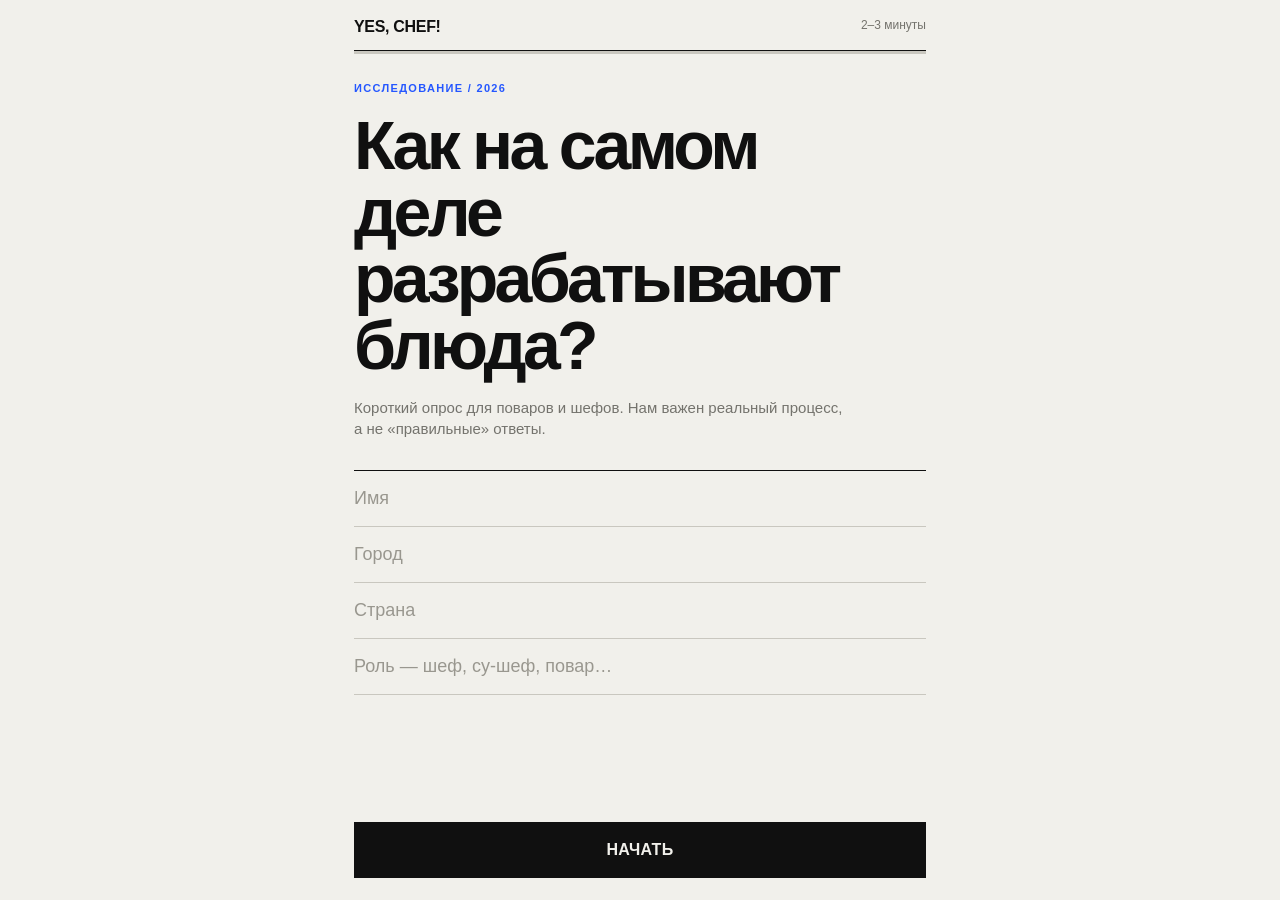
==== yes-chef-live/index.html @ 2d9691e4 "Connect Yes Chef survey to working Apps Script endpoint" ====
<!doctype html>
<html lang="ru">
<head>
<meta charset="utf-8">
<meta name="viewport" content="width=device-width,initial-scale=1,viewport-fit=cover">
<meta name="theme-color" content="#F3F2ED">
<title>Yes, Chef! — исследование поваров</title>
<style>
html,body{margin:0;width:100%;height:100%;overflow:hidden;background:#F3F2ED}iframe{display:block;width:100%;height:100dvh;border:0;background:#F3F2ED}
</style>
</head>
<body>
<iframe id="survey" src="../yes-chef/" title="Yes, Chef! — исследование поваров"></iframe>
<script>
const NEW_ENDPOINT='https://script.google.com/macros/s/AKfycbziWAOxqe25FzQLAMdS-g3_LoTrvHaXDcjLb7vGA_IsCcXei_2h51SZxW2LZ01LELjpUA/exec';
const frame=document.getElementById('survey');
frame.addEventListener('load',()=>{
  try{
    const w=frame.contentWindow;
    const proto=w.HTMLFormElement.prototype;
    if(proto.__yesChefPatched)return;
    const nativeSubmit=proto.submit;
    proto.submit=function(){
      try{
        if(this.action && this.action.includes('script.google.com/macros/s/')){
          this.action=NEW_ENDPOINT;
        }
      }catch(e){}
      return nativeSubmit.call(this);
    };
    proto.__yesChefPatched=true;
  }catch(e){console.error(e)}
});
</script>
</body>
</html>
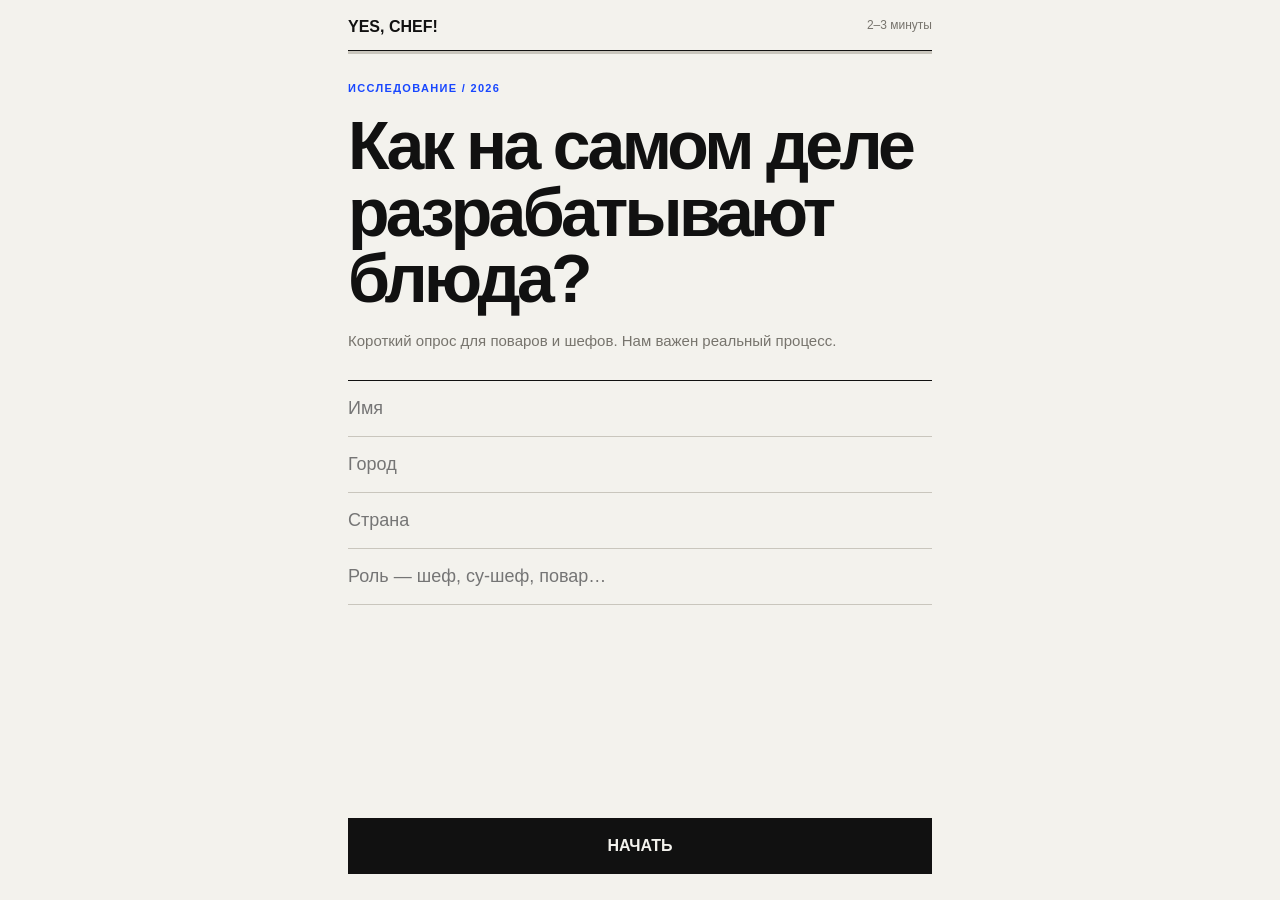
==== commit adec63a9: "Make Yes Chef survey standalone and reliable" ====
--- a/yes-chef-live/index.html
+++ b/yes-chef-live/index.html
@@ -6,31 +6,55 @@
 <meta name="theme-color" content="#F3F2ED">
 <title>Yes, Chef! — исследование поваров</title>
 <style>
-html,body{margin:0;width:100%;height:100%;overflow:hidden;background:#F3F2ED}iframe{display:block;width:100%;height:100dvh;border:0;background:#F3F2ED}
+:root{--bg:#F3F2ED;--ink:#111;--muted:#77746D;--line:#C9C6BD;--blue:#1847FF;--white:#fff;--danger:#B83A2E}*{box-sizing:border-box}html,body{margin:0;min-height:100%;background:var(--bg);color:var(--ink)}body{font-family:Arial,Helvetica,sans-serif;-webkit-font-smoothing:antialiased}.app{width:min(100%,620px);min-height:100svh;margin:auto;padding:18px 18px calc(24px + env(safe-area-inset-bottom));display:flex;flex-direction:column}.top{display:flex;justify-content:space-between;gap:16px;padding-bottom:14px;border-bottom:1px solid var(--ink)}.brand{font-weight:800;font-size:16px}.counter{font-size:12px;color:var(--muted)}.progress{height:3px;background:var(--line)}.progress>div{height:100%;width:0;background:var(--blue);transition:.2s}.screen{display:none;min-height:calc(100svh - 80px);padding-top:28px;flex-direction:column}.screen.active{display:flex}.kicker{font-size:11px;font-weight:800;letter-spacing:.12em;text-transform:uppercase;color:var(--blue);margin-bottom:18px}h1,h2{margin:0;line-height:.98;letter-spacing:-.055em;font-weight:800}h1{font-size:clamp(42px,12vw,68px)}h2{font-size:clamp(34px,9vw,52px)}.lead,.hint{color:var(--muted);line-height:1.45}.lead{margin:18px 0 0;font-size:15px}.hint{font-size:12px;margin:14px 0 0}.fields{margin-top:28px;border-top:1px solid var(--ink)}input[type=text],textarea{width:100%;border:0;border-bottom:1px solid var(--line);background:transparent;border-radius:0;padding:17px 0;color:var(--ink);font:inherit;font-size:18px;outline:none}input[type=text]:focus,textarea:focus{border-bottom-color:var(--blue)}textarea{min-height:120px;border-top:1px solid var(--ink);margin-top:28px;resize:vertical}.options{display:grid;gap:8px;margin-top:26px}.option{position:relative;display:grid;grid-template-columns:18px 1fr;gap:12px;align-items:center;min-height:58px;border:1px solid var(--ink);padding:13px 14px;cursor:pointer}.option input{position:absolute;opacity:0}.mark{width:18px;height:18px;border:1px solid var(--ink);border-radius:50%;display:grid;place-items:center}.multi .mark{border-radius:2px}.option.selected{background:var(--blue);border-color:var(--blue);color:var(--white)}.option.selected .mark{border-color:var(--white)}.option.selected .mark:after{content:'';width:8px;height:8px;background:var(--white);border-radius:50%}.multi.selected .mark:after{border-radius:1px}.txt{font-size:17px;line-height:1.15}.otherWrap{display:none;margin-top:8px}.otherWrap.show{display:block}.error{min-height:18px;color:var(--danger);font-size:12px;margin-top:10px}.nav{display:flex;gap:8px;margin-top:auto;padding-top:28px}.btn{min-height:56px;border:1px solid var(--ink);background:transparent;color:var(--ink);font:inherit;font-weight:800;text-transform:uppercase;padding:0 18px}.btn.back{width:58px}.btn.next{flex:1;background:var(--ink);color:var(--bg)}.btn:disabled{opacity:.45}.note{margin-top:22px;padding-top:12px;border-top:1px solid var(--line);font-size:12px;color:var(--muted);line-height:1.4}.success{justify-content:center}.successMark{font-size:82px;color:var(--blue);line-height:.8;margin-bottom:24px}
 </style>
 </head>
 <body>
-<iframe id="survey" src="../yes-chef/" title="Yes, Chef! — исследование поваров"></iframe>
+<div class="app">
+<div class="top"><div class="brand">YES, CHEF!</div><div class="counter" id="counter">2–3 минуты</div></div>
+<div class="progress"><div id="bar"></div></div>
+<form id="survey" novalidate>
+<section class="screen active" data-key="profile"><div class="kicker">Исследование / 2026</div><h1>Как на самом деле разрабатывают блюда?</h1><p class="lead">Короткий опрос для поваров и шефов. Нам важен реальный процесс.</p><div class="fields"><input type="text" name="name" placeholder="Имя" required><input type="text" name="city" placeholder="Город" required><input type="text" name="country" placeholder="Страна" required><input type="text" name="role" placeholder="Роль — шеф, су-шеф, повар…" required></div><div class="error"></div><div class="nav"><button class="btn next" type="button">Начать</button></div></section>
+
+<section class="screen" data-key="q1" data-type="single"><div class="kicker">01 / старт</div><h2>С чего чаще начинается разработка нового блюда?</h2><div class="options"><label class="option"><input type="radio" name="q1" value="Задача от ресторана / руководителя"><span class="mark"></span><span class="txt">Задача от ресторана / руководителя</span></label><label class="option"><input type="radio" name="q1" value="Сезонность"><span class="mark"></span><span class="txt">Сезонность</span></label><label class="option"><input type="radio" name="q1" value="Продукт или товарная матрица"><span class="mark"></span><span class="txt">Продукт или товарная матрица</span></label><label class="option"><input type="radio" name="q1" value="Целевая себестоимость / food cost"><span class="mark"></span><span class="txt">Целевая себестоимость / food cost</span></label><label class="option"><input type="radio" name="q1" value="Идея вкуса / собственная идея"><span class="mark"></span><span class="txt">Идея вкуса / собственная идея</span></label><label class="option otherOption"><input type="radio" name="q1" value="Другое"><span class="mark"></span><span class="txt">Другое</span></label></div><div class="otherWrap"><input type="text" name="q1_other" placeholder="Напиши свой вариант"></div><div class="error"></div><div class="nav"><button class="btn back" type="button">←</button><button class="btn next" type="button">Дальше</button></div></section>
+
+<section class="screen" data-key="q2" data-type="single"><div class="kicker">02 / поиск</div><h2>Что ты обычно делаешь первым после получения задачи?</h2><div class="options"><label class="option"><input type="radio" name="q2" value="Ищу рецепты и технологии"><span class="mark"></span><span class="txt">Ищу рецепты и технологии</span></label><label class="option"><input type="radio" name="q2" value="Проверяю продукты / товарную матрицу"><span class="mark"></span><span class="txt">Проверяю продукты / товарную матрицу</span></label><label class="option"><input type="radio" name="q2" value="Считаю себестоимость"><span class="mark"></span><span class="txt">Считаю себестоимость</span></label><label class="option"><input type="radio" name="q2" value="Сразу делаю тест"><span class="mark"></span><span class="txt">Сразу делаю тест</span></label><label class="option"><input type="radio" name="q2" value="Обсуждаю с командой"><span class="mark"></span><span class="txt">Обсуждаю с командой</span></label><label class="option otherOption"><input type="radio" name="q2" value="Другое"><span class="mark"></span><span class="txt">Другое</span></label></div><div class="otherWrap"><input type="text" name="q2_other" placeholder="Напиши свой вариант"></div><div class="error"></div><div class="nav"><button class="btn back" type="button">←</button><button class="btn next" type="button">Дальше</button></div></section>
+
+<section class="screen" data-key="q3" data-type="multi"><div class="kicker">03 / контекст</div><h2>Что приложение должно знать о твоём ресторане заранее?</h2><p class="hint">Можно выбрать несколько.</p><div class="options"><label class="option multi"><input type="checkbox" name="q3" value="Товарная матрица"><span class="mark"></span><span class="txt">Товарная матрица</span></label><label class="option multi"><input type="checkbox" name="q3" value="Оборудование кухни"><span class="mark"></span><span class="txt">Оборудование кухни</span></label><label class="option multi"><input type="checkbox" name="q3" value="Поставщики и закупочные цены"><span class="mark"></span><span class="txt">Поставщики и закупочные цены</span></label><label class="option multi"><input type="checkbox" name="q3" value="Допустимый food cost"><span class="mark"></span><span class="txt">Допустимый food cost</span></label><label class="option multi"><input type="checkbox" name="q3" value="Текущее меню"><span class="mark"></span><span class="txt">Текущее меню</span></label><label class="option multi"><input type="checkbox" name="q3" value="Время / возможности команды"><span class="mark"></span><span class="txt">Время / возможности команды</span></label><label class="option multi otherOption"><input type="checkbox" name="q3" value="Другое"><span class="mark"></span><span class="txt">Другое</span></label></div><div class="otherWrap"><input type="text" name="q3_other" placeholder="Что ещё важно знать?"></div><div class="error"></div><div class="nav"><button class="btn back" type="button">←</button><button class="btn next" type="button">Дальше</button></div></section>
+
+<section class="screen" data-key="q4" data-type="multi"><div class="kicker">04 / тест</div><h2>Что важно фиксировать прямо во время тестовой готовки?</h2><p class="hint">Можно выбрать несколько.</p><div class="options"><label class="option multi"><input type="checkbox" name="q4" value="Количество ингредиентов"><span class="mark"></span><span class="txt">Количество ингредиентов</span></label><label class="option multi"><input type="checkbox" name="q4" value="Все изменения по ходу"><span class="mark"></span><span class="txt">Все изменения по ходу</span></label><label class="option multi"><input type="checkbox" name="q4" value="Полуфабрикаты / компоненты"><span class="mark"></span><span class="txt">Отдельные полуфабрикаты / компоненты</span></label><label class="option multi"><input type="checkbox" name="q4" value="Комментарии по вкусу / текстуре"><span class="mark"></span><span class="txt">Комментарии по вкусу / текстуре</span></label><label class="option multi"><input type="checkbox" name="q4" value="Почему было принято решение"><span class="mark"></span><span class="txt">Почему было принято решение</span></label><label class="option multi"><input type="checkbox" name="q4" value="Время и технология"><span class="mark"></span><span class="txt">Время и технология</span></label></div><div class="error"></div><div class="nav"><button class="btn back" type="button">←</button><button class="btn next" type="button">Дальше</button></div></section>
+
+<section class="screen" data-key="q5" data-type="single"><div class="kicker">05 / версии</div><h2>Как ты обычно различаешь версии одного блюда?</h2><div class="options"><label class="option"><input type="radio" name="q5" value="Номера версий"><span class="mark"></span><span class="txt">Номера версий</span></label><label class="option"><input type="radio" name="q5" value="Даты"><span class="mark"></span><span class="txt">Даты</span></label><label class="option"><input type="radio" name="q5" value="По тому, что меняли"><span class="mark"></span><span class="txt">По тому, что именно меняли</span></label><label class="option"><input type="radio" name="q5" value="Фото / заметки"><span class="mark"></span><span class="txt">Фото / заметки</span></label><label class="option"><input type="radio" name="q5" value="Держу в голове"><span class="mark"></span><span class="txt">В основном держу в голове</span></label><label class="option otherOption"><input type="radio" name="q5" value="Другое"><span class="mark"></span><span class="txt">Другое</span></label></div><div class="otherWrap"><input type="text" name="q5_other" placeholder="Как именно?"></div><div class="error"></div><div class="nav"><button class="btn back" type="button">←</button><button class="btn next" type="button">Дальше</button></div></section>
+
+<section class="screen" data-key="q6" data-type="multi"><div class="kicker">06 / дегустация</div><h2>Что было бы полезно от приложения во время дегустации?</h2><p class="hint">Можно выбрать несколько.</p><div class="options"><label class="option multi"><input type="checkbox" name="q6" value="Различать участников по голосам"><span class="mark"></span><span class="txt">Различать участников по голосам</span></label><label class="option multi"><input type="checkbox" name="q6" value="Записывать комментарии каждого"><span class="mark"></span><span class="txt">Записывать комментарии каждого</span></label><label class="option multi"><input type="checkbox" name="q6" value="Собирать общий итог"><span class="mark"></span><span class="txt">Собирать общий итог</span></label><label class="option multi"><input type="checkbox" name="q6" value="Предлагать следующую доработку"><span class="mark"></span><span class="txt">Предлагать следующую доработку</span></label><label class="option multi"><input type="checkbox" name="q6" value="Сразу учитывать себестоимость"><span class="mark"></span><span class="txt">Сразу учитывать себестоимость</span></label><label class="option multi"><input type="checkbox" name="q6" value="Мне это не нужно"><span class="mark"></span><span class="txt">Мне это не нужно</span></label></div><div class="error"></div><div class="nav"><button class="btn back" type="button">←</button><button class="btn next" type="button">Дальше</button></div></section>
+
+<section class="screen" data-key="q7" data-type="single"><div class="kicker">07 / деньги</div><h2>Когда себестоимость начинает влиять на разработку?</h2><div class="options"><label class="option"><input type="radio" name="q7" value="До выбора рецепта / концепции"><span class="mark"></span><span class="txt">До выбора рецепта / концепции</span></label><label class="option"><input type="radio" name="q7" value="Во время выбора вариантов"><span class="mark"></span><span class="txt">Во время выбора вариантов</span></label><label class="option"><input type="radio" name="q7" value="После первого теста"><span class="mark"></span><span class="txt">После первого теста</span></label><label class="option"><input type="radio" name="q7" value="После успешной дегустации"><span class="mark"></span><span class="txt">После успешной дегустации</span></label><label class="option"><input type="radio" name="q7" value="Этим занимается не повар"><span class="mark"></span><span class="txt">Этим занимается не повар</span></label></div><div class="error"></div><div class="nav"><button class="btn back" type="button">←</button><button class="btn next" type="button">Дальше</button></div></section>
+
+<section class="screen" data-key="q8" data-type="multi"><div class="kicker">08 / после запуска</div><h2>Откуда после запуска блюда до тебя реально доходит фидбек?</h2><p class="hint">Можно выбрать несколько.</p><div class="options"><label class="option multi"><input type="checkbox" name="q8" value="Гости в ресторане"><span class="mark"></span><span class="txt">Гости в ресторане</span></label><label class="option multi"><input type="checkbox" name="q8" value="Официанты"><span class="mark"></span><span class="txt">Официанты</span></label><label class="option multi"><input type="checkbox" name="q8" value="Менеджер / управляющий"><span class="mark"></span><span class="txt">Менеджер / управляющий</span></label><label class="option multi"><input type="checkbox" name="q8" value="Отзывы доставки"><span class="mark"></span><span class="txt">Отзывы доставки</span></label><label class="option multi"><input type="checkbox" name="q8" value="Возвраты / недоеденные блюда"><span class="mark"></span><span class="txt">Возвраты / недоеденные блюда</span></label><label class="option multi"><input type="checkbox" name="q8" value="Почти никак не доходит"><span class="mark"></span><span class="txt">Почти никак не доходит</span></label></div><div class="error"></div><div class="nav"><button class="btn back" type="button">←</button><button class="btn next" type="button">Дальше</button></div></section>
+
+<section class="screen" data-key="q9" data-type="multi"><div class="kicker">09 / доставка</div><h2>Что особенно важно отслеживать для доставки?</h2><p class="hint">Можно выбрать несколько.</p><div class="options"><label class="option multi"><input type="checkbox" name="q9" value="Температура"><span class="mark"></span><span class="txt">Температура</span></label><label class="option multi"><input type="checkbox" name="q9" value="Текстура после дороги"><span class="mark"></span><span class="txt">Текстура после дороги</span></label><label class="option multi"><input type="checkbox" name="q9" value="Внешний вид"><span class="mark"></span><span class="txt">Внешний вид</span></label><label class="option multi"><input type="checkbox" name="q9" value="Упаковка / протечки"><span class="mark"></span><span class="txt">Упаковка / протечки</span></label><label class="option multi"><input type="checkbox" name="q9" value="Комплектность"><span class="mark"></span><span class="txt">Комплектность</span></label><label class="option multi"><input type="checkbox" name="q9" value="Время в пути"><span class="mark"></span><span class="txt">Время в пути</span></label><label class="option multi"><input type="checkbox" name="q9" value="У нас нет доставки"><span class="mark"></span><span class="txt">У нас нет доставки</span></label></div><div class="error"></div><div class="nav"><button class="btn back" type="button">←</button><button class="btn next" type="button">Дальше</button></div></section>
+
+<section class="screen" data-key="q10" data-type="single"><div class="kicker">10 / Yes, Chef!</div><h2>Что бы ты первым попробовал сделать через Yes, Chef!?</h2><div class="options"><label class="option"><input type="radio" name="q10" value="Подобрать рецепты под условия ресторана"><span class="mark"></span><span class="txt">Подобрать рецепты под условия ресторана</span></label><label class="option"><input type="radio" name="q10" value="Записывать изменения во время готовки"><span class="mark"></span><span class="txt">Записывать изменения во время готовки</span></label><label class="option"><input type="radio" name="q10" value="Сравнивать версии блюда"><span class="mark"></span><span class="txt">Сравнивать версии блюда</span></label><label class="option"><input type="radio" name="q10" value="Провести и разобрать дегустацию"><span class="mark"></span><span class="txt">Провести и разобрать дегустацию</span></label><label class="option"><input type="radio" name="q10" value="Считать себестоимость и варианты замены"><span class="mark"></span><span class="txt">Считать себестоимость и варианты замены</span></label><label class="option"><input type="radio" name="q10" value="Собрать финальную ТТК"><span class="mark"></span><span class="txt">Собрать финальную ТТК</span></label><label class="option"><input type="radio" name="q10" value="Анализировать фидбек гостей и доставки"><span class="mark"></span><span class="txt">Анализировать фидбек гостей и доставки</span></label><label class="option otherOption"><input type="radio" name="q10" value="Другое"><span class="mark"></span><span class="txt">Другое</span></label></div><div class="otherWrap"><input type="text" name="q10_other" placeholder="Что именно?"></div><div class="error"></div><div class="nav"><button class="btn back" type="button">←</button><button class="btn next" type="button">Последний</button></div></section>
+
+<section class="screen" data-key="comment"><div class="kicker">Финиш</div><h2>Что мы не спросили, но это важно?</h2><p class="lead">Необязательно. Одной фразы достаточно.</p><textarea name="comment" placeholder="Например: приложение обязательно должно…"></textarea><div class="error"></div><div class="nav"><button class="btn back" type="button">←</button><button class="btn next" id="submitBtn" type="button">Отправить</button></div><div class="note">Для географии исследования фиксируется примерный город/регион по IP. Сам IP не сохраняется.</div></section>
+<section class="screen success" data-key="success"><div class="successMark">↗</div><h2>Спасибо.<br>Ответ принят.</h2><p class="lead">Можно возвращаться к кухне.</p></section>
+</form>
+</div>
+<iframe name="yeschefSink" id="yeschefSink" style="display:none"></iframe>
 <script>
-const NEW_ENDPOINT='https://script.google.com/macros/s/AKfycbziWAOxqe25FzQLAMdS-g3_LoTrvHaXDcjLb7vGA_IsCcXei_2h51SZxW2LZ01LELjpUA/exec';
-const frame=document.getElementById('survey');
-frame.addEventListener('load',()=>{
-  try{
-    const w=frame.contentWindow;
-    const proto=w.HTMLFormElement.prototype;
-    if(proto.__yesChefPatched)return;
-    const nativeSubmit=proto.submit;
-    proto.submit=function(){
-      try{
-        if(this.action && this.action.includes('script.google.com/macros/s/')){
-          this.action=NEW_ENDPOINT;
-        }
-      }catch(e){}
-      return nativeSubmit.call(this);
-    };
-    proto.__yesChefPatched=true;
-  }catch(e){console.error(e)}
-});
+const ENDPOINT='https://script.google.com/macros/s/AKfycbziWAOxqe25FzQLAMdS-g3_LoTrvHaXDcjLb7vGA_IsCcXei_2h51SZxW2LZ01LELjpUA/exec';
+const form=document.getElementById('survey'),screens=[...document.querySelectorAll('.screen')],bar=document.getElementById('bar'),counter=document.getElementById('counter'),submitBtn=document.getElementById('submitBtn');let index=0;const commentIndex=screens.findIndex(s=>s.dataset.key==='comment');let geo={city:'',region:'',country:'',country_code:'',timezone:Intl.DateTimeFormat().resolvedOptions().timeZone||''};
+(async()=>{try{const r=await fetch('https://ipapi.co/json/');if(!r.ok)return;const d=await r.json();geo.city=d.city||'';geo.region=d.region||'';geo.country=d.country_name||'';geo.country_code=d.country_code||'';geo.timezone=d.timezone||geo.timezone}catch(e){}})();
+document.querySelectorAll('.option').forEach(label=>label.addEventListener('click',()=>{const input=label.querySelector('input'),s=label.closest('.screen');if(input.type==='radio'){s.querySelectorAll(`input[name="${input.name}"]`).forEach(x=>x.closest('.option').classList.remove('selected'));label.classList.add('selected')}else requestAnimationFrame(()=>label.classList.toggle('selected',input.checked));updateOther(s,input.name)}));
+function updateOther(s,name){const w=s.querySelector('.otherWrap');if(!w)return;const o=[...s.querySelectorAll(`input[name="${name}"]`)].find(x=>x.value==='Другое');const show=!!o?.checked;w.classList.toggle('show',show);if(show)setTimeout(()=>w.querySelector('input').focus(),100)}
+document.querySelectorAll('.next').forEach(b=>b.addEventListener('click',()=>{if(b.id==='submitBtn')submit();else if(validate())go(index+1)}));document.querySelectorAll('.back').forEach(b=>b.addEventListener('click',()=>go(index-1));
+function go(n){if(n<0||n>=screens.length)return;screens[index].classList.remove('active');index=n;screens[index].classList.add('active');window.scrollTo(0,0);progress()}
+function progress(){if(screens[index].dataset.key==='success'){bar.style.width='100%';counter.textContent='готово';return}bar.style.width=Math.max(0,Math.min(100,index/commentIndex*100))+'%';counter.textContent=index===0?'2–3 минуты':`${index} / ${commentIndex}`}
+function validate(){const s=screens[index],e=s.querySelector('.error');e.textContent='';if(s.dataset.key==='profile'&&[...s.querySelectorAll('[required]')].some(x=>!x.value.trim())){e.textContent='Заполни четыре поля.';return false}if(['single','multi'].includes(s.dataset.type)&&!s.querySelector('input:checked')){e.textContent='Выбери хотя бы один вариант.';return false}const o=s.querySelector('input[value="Другое"]:checked');if(o){const t=s.querySelector('.otherWrap input');if(t&&!t.value.trim()){e.textContent='Напиши свой вариант.';t.focus();return false}}return true}
+function val(name){const checked=[...form.querySelectorAll(`[name="${name}"]:checked`)];if(checked.length)return checked.map(x=>x.value==='Другое'?`Другое: ${form.querySelector(`[name="${name}_other"]`)?.value.trim()||''}`:x.value).join(' · ');return form.querySelector(`[name="${name}"]`)?.value.trim()||''}
+function payload(){return{name:val('name'),city:val('city'),country:val('country'),role:val('role'),geo_city:geo.city,geo_region:geo.region,geo_country:geo.country,geo_country_code:geo.country_code,geo_timezone:geo.timezone,q1:val('q1'),q2:val('q2'),q3:val('q3'),q4:val('q4'),q5:val('q5'),q6:val('q6'),q7:val('q7'),q8:val('q8'),q9:val('q9'),q10:val('q10'),comment:val('comment')}}
+function submit(){submitBtn.disabled=true;submitBtn.textContent='Отправляю…';const f=document.createElement('form');f.method='POST';f.action=ENDPOINT;f.target='yeschefSink';f.style.display='none';for(const [k,v] of Object.entries(payload())){const i=document.createElement('input');i.type='hidden';i.name=k;i.value=v==null?'':String(v);f.appendChild(i)}document.body.appendChild(f);f.submit();setTimeout(()=>{f.remove();go(screens.findIndex(s=>s.dataset.key==='success'))},1200)}
+progress();
 </script>
 </body>
 </html>
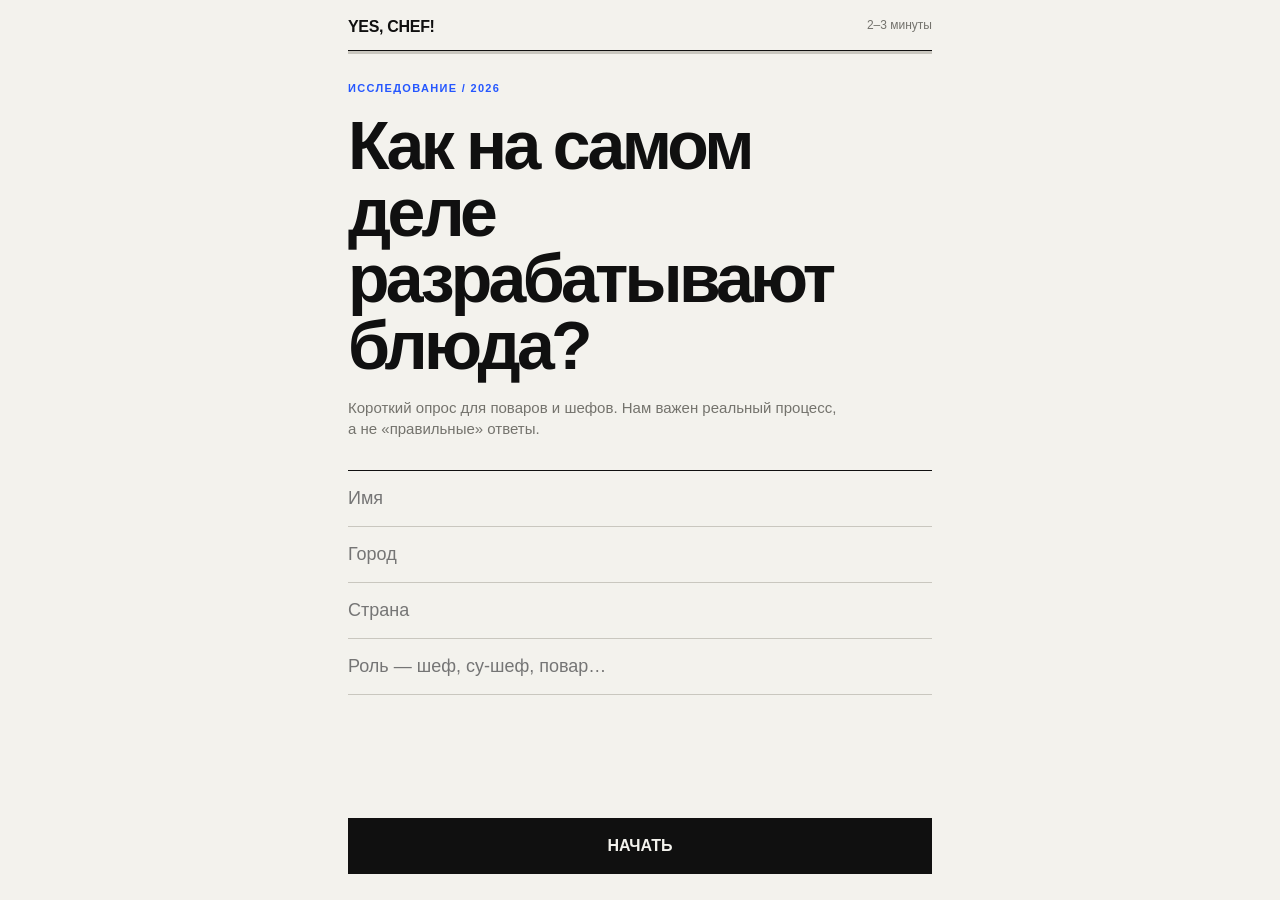
==== commit b5b5f2cd: "Fix Yes Chef survey navigation and direct submission" ====
--- a/yes-chef-live/index.html
+++ b/yes-chef-live/index.html
@@ -6,7 +6,7 @@
 <meta name="theme-color" content="#F3F2ED">
 <title>Yes, Chef! — исследование поваров</title>
 <style>
-:root{--bg:#F3F2ED;--ink:#111;--muted:#77746D;--line:#C9C6BD;--blue:#1847FF;--white:#fff;--danger:#B83A2E}*{box-sizing:border-box}html,body{margin:0;min-height:100%;background:var(--bg);color:var(--ink)}body{font-family:Arial,Helvetica,sans-serif;-webkit-font-smoothing:antialiased}.app{width:min(100%,620px);min-height:100svh;margin:auto;padding:18px 18px calc(24px + env(safe-area-inset-bottom));display:flex;flex-direction:column}.top{display:flex;justify-content:space-between;gap:16px;padding-bottom:14px;border-bottom:1px solid var(--ink)}.brand{font-weight:800;font-size:16px}.counter{font-size:12px;color:var(--muted)}.progress{height:3px;background:var(--line)}.progress>div{height:100%;width:0;background:var(--blue);transition:.2s}.screen{display:none;min-height:calc(100svh - 80px);padding-top:28px;flex-direction:column}.screen.active{display:flex}.kicker{font-size:11px;font-weight:800;letter-spacing:.12em;text-transform:uppercase;color:var(--blue);margin-bottom:18px}h1,h2{margin:0;line-height:.98;letter-spacing:-.055em;font-weight:800}h1{font-size:clamp(42px,12vw,68px)}h2{font-size:clamp(34px,9vw,52px)}.lead,.hint{color:var(--muted);line-height:1.45}.lead{margin:18px 0 0;font-size:15px}.hint{font-size:12px;margin:14px 0 0}.fields{margin-top:28px;border-top:1px solid var(--ink)}input[type=text],textarea{width:100%;border:0;border-bottom:1px solid var(--line);background:transparent;border-radius:0;padding:17px 0;color:var(--ink);font:inherit;font-size:18px;outline:none}input[type=text]:focus,textarea:focus{border-bottom-color:var(--blue)}textarea{min-height:120px;border-top:1px solid var(--ink);margin-top:28px;resize:vertical}.options{display:grid;gap:8px;margin-top:26px}.option{position:relative;display:grid;grid-template-columns:18px 1fr;gap:12px;align-items:center;min-height:58px;border:1px solid var(--ink);padding:13px 14px;cursor:pointer}.option input{position:absolute;opacity:0}.mark{width:18px;height:18px;border:1px solid var(--ink);border-radius:50%;display:grid;place-items:center}.multi .mark{border-radius:2px}.option.selected{background:var(--blue);border-color:var(--blue);color:var(--white)}.option.selected .mark{border-color:var(--white)}.option.selected .mark:after{content:'';width:8px;height:8px;background:var(--white);border-radius:50%}.multi.selected .mark:after{border-radius:1px}.txt{font-size:17px;line-height:1.15}.otherWrap{display:none;margin-top:8px}.otherWrap.show{display:block}.error{min-height:18px;color:var(--danger);font-size:12px;margin-top:10px}.nav{display:flex;gap:8px;margin-top:auto;padding-top:28px}.btn{min-height:56px;border:1px solid var(--ink);background:transparent;color:var(--ink);font:inherit;font-weight:800;text-transform:uppercase;padding:0 18px}.btn.back{width:58px}.btn.next{flex:1;background:var(--ink);color:var(--bg)}.btn:disabled{opacity:.45}.note{margin-top:22px;padding-top:12px;border-top:1px solid var(--line);font-size:12px;color:var(--muted);line-height:1.4}.success{justify-content:center}.successMark{font-size:82px;color:var(--blue);line-height:.8;margin-bottom:24px}
+:root{--bg:#F3F2ED;--ink:#101010;--muted:#74736D;--line:#C9C7BF;--blue:#2557FF;--blueSoft:#DDE5FF;--white:#fff;--danger:#B83A2E}*{box-sizing:border-box}html,body{margin:0;min-height:100%;background:var(--bg);color:var(--ink)}body{font-family:Arial,Helvetica,sans-serif;-webkit-font-smoothing:antialiased}.app{width:min(100%,620px);min-height:100svh;margin:0 auto;padding:18px 18px calc(24px + env(safe-area-inset-bottom));display:flex;flex-direction:column}.top{display:grid;grid-template-columns:1fr auto;gap:16px;padding-bottom:14px;border-bottom:1px solid var(--ink)}.brand{font-size:16px;font-weight:800;letter-spacing:-.02em}.counter{font-size:12px;color:var(--muted)}.progress{height:3px;background:var(--line);overflow:hidden}.progress>div{height:100%;width:0;background:var(--blue);transition:width .2s ease}.screen{display:none;min-height:calc(100svh - 80px);padding-top:28px;flex-direction:column}.screen.active{display:flex}.kicker{font-size:11px;font-weight:800;letter-spacing:.12em;text-transform:uppercase;color:var(--blue);margin-bottom:18px}h1,h2{margin:0;max-width:540px;font-weight:800;letter-spacing:-.055em;line-height:.98}h1{font-size:clamp(42px,12vw,68px)}h2{font-size:clamp(34px,9.5vw,54px)}.lead{margin:18px 0 0;max-width:500px;font-size:15px;line-height:1.45;color:var(--muted)}.fields{display:grid;margin-top:30px;border-top:1px solid var(--ink)}input[type=text],textarea{width:100%;border:0;border-bottom:1px solid var(--line);border-radius:0;background:transparent;color:var(--ink);padding:17px 0;font:inherit;font-size:18px;outline:none}input[type=text]:focus,textarea:focus{border-bottom-color:var(--blue)}.hint{font-size:12px;color:var(--muted);margin:14px 0 0}.options{display:grid;gap:8px;margin-top:26px}.option{position:relative;display:grid;grid-template-columns:18px 1fr;gap:12px;align-items:center;min-height:58px;border:1px solid var(--ink);padding:13px 14px;cursor:pointer;transition:.12s}.option input{position:absolute;opacity:0;pointer-events:none}.mark{width:18px;height:18px;border:1px solid var(--ink);border-radius:50%;display:grid;place-items:center}.option.multi .mark{border-radius:2px}.option.selected{background:var(--blue);border-color:var(--blue);color:var(--white)}.option.selected .mark{border-color:var(--white)}.option.selected .mark:after{content:"";width:8px;height:8px;background:var(--white);border-radius:50%}.option.multi.selected .mark:after{border-radius:1px}.txt{font-size:17px;line-height:1.15;letter-spacing:-.02em}.otherWrap{display:none;margin-top:10px}.otherWrap.show{display:block}.error{min-height:18px;margin-top:12px;color:var(--danger);font-size:12px}.nav{display:flex;gap:8px;margin-top:auto;padding-top:30px}.btn{border:1px solid var(--ink);min-height:56px;padding:0 18px;background:transparent;color:var(--ink);font:inherit;font-weight:800;cursor:pointer;text-transform:uppercase}.btn.back{width:58px}.btn.next{flex:1;background:var(--ink);color:var(--bg)}.btn.next:active{background:var(--blue);border-color:var(--blue)}.btn:disabled{opacity:.45}.note{margin-top:24px;padding-top:14px;border-top:1px solid var(--line);font-size:12px;line-height:1.4;color:var(--muted)}textarea{min-height:120px;resize:vertical;margin-top:28px;border-top:1px solid var(--ink);padding-top:16px}.success{justify-content:center}.successMark{font-size:84px;line-height:.8;color:var(--blue);margin-bottom:24px}@media(min-width:700px){.option:hover{background:var(--blueSoft);color:var(--ink)}.option.selected:hover{background:var(--blue);color:var(--white)}}
 </style>
 </head>
 <body>
@@ -14,46 +14,50 @@
 <div class="top"><div class="brand">YES, CHEF!</div><div class="counter" id="counter">2–3 минуты</div></div>
 <div class="progress"><div id="bar"></div></div>
 <form id="survey" novalidate>
-<section class="screen active" data-key="profile"><div class="kicker">Исследование / 2026</div><h1>Как на самом деле разрабатывают блюда?</h1><p class="lead">Короткий опрос для поваров и шефов. Нам важен реальный процесс.</p><div class="fields"><input type="text" name="name" placeholder="Имя" required><input type="text" name="city" placeholder="Город" required><input type="text" name="country" placeholder="Страна" required><input type="text" name="role" placeholder="Роль — шеф, су-шеф, повар…" required></div><div class="error"></div><div class="nav"><button class="btn next" type="button">Начать</button></div></section>
-
-<section class="screen" data-key="q1" data-type="single"><div class="kicker">01 / старт</div><h2>С чего чаще начинается разработка нового блюда?</h2><div class="options"><label class="option"><input type="radio" name="q1" value="Задача от ресторана / руководителя"><span class="mark"></span><span class="txt">Задача от ресторана / руководителя</span></label><label class="option"><input type="radio" name="q1" value="Сезонность"><span class="mark"></span><span class="txt">Сезонность</span></label><label class="option"><input type="radio" name="q1" value="Продукт или товарная матрица"><span class="mark"></span><span class="txt">Продукт или товарная матрица</span></label><label class="option"><input type="radio" name="q1" value="Целевая себестоимость / food cost"><span class="mark"></span><span class="txt">Целевая себестоимость / food cost</span></label><label class="option"><input type="radio" name="q1" value="Идея вкуса / собственная идея"><span class="mark"></span><span class="txt">Идея вкуса / собственная идея</span></label><label class="option otherOption"><input type="radio" name="q1" value="Другое"><span class="mark"></span><span class="txt">Другое</span></label></div><div class="otherWrap"><input type="text" name="q1_other" placeholder="Напиши свой вариант"></div><div class="error"></div><div class="nav"><button class="btn back" type="button">←</button><button class="btn next" type="button">Дальше</button></div></section>
-
-<section class="screen" data-key="q2" data-type="single"><div class="kicker">02 / поиск</div><h2>Что ты обычно делаешь первым после получения задачи?</h2><div class="options"><label class="option"><input type="radio" name="q2" value="Ищу рецепты и технологии"><span class="mark"></span><span class="txt">Ищу рецепты и технологии</span></label><label class="option"><input type="radio" name="q2" value="Проверяю продукты / товарную матрицу"><span class="mark"></span><span class="txt">Проверяю продукты / товарную матрицу</span></label><label class="option"><input type="radio" name="q2" value="Считаю себестоимость"><span class="mark"></span><span class="txt">Считаю себестоимость</span></label><label class="option"><input type="radio" name="q2" value="Сразу делаю тест"><span class="mark"></span><span class="txt">Сразу делаю тест</span></label><label class="option"><input type="radio" name="q2" value="Обсуждаю с командой"><span class="mark"></span><span class="txt">Обсуждаю с командой</span></label><label class="option otherOption"><input type="radio" name="q2" value="Другое"><span class="mark"></span><span class="txt">Другое</span></label></div><div class="otherWrap"><input type="text" name="q2_other" placeholder="Напиши свой вариант"></div><div class="error"></div><div class="nav"><button class="btn back" type="button">←</button><button class="btn next" type="button">Дальше</button></div></section>
-
-<section class="screen" data-key="q3" data-type="multi"><div class="kicker">03 / контекст</div><h2>Что приложение должно знать о твоём ресторане заранее?</h2><p class="hint">Можно выбрать несколько.</p><div class="options"><label class="option multi"><input type="checkbox" name="q3" value="Товарная матрица"><span class="mark"></span><span class="txt">Товарная матрица</span></label><label class="option multi"><input type="checkbox" name="q3" value="Оборудование кухни"><span class="mark"></span><span class="txt">Оборудование кухни</span></label><label class="option multi"><input type="checkbox" name="q3" value="Поставщики и закупочные цены"><span class="mark"></span><span class="txt">Поставщики и закупочные цены</span></label><label class="option multi"><input type="checkbox" name="q3" value="Допустимый food cost"><span class="mark"></span><span class="txt">Допустимый food cost</span></label><label class="option multi"><input type="checkbox" name="q3" value="Текущее меню"><span class="mark"></span><span class="txt">Текущее меню</span></label><label class="option multi"><input type="checkbox" name="q3" value="Время / возможности команды"><span class="mark"></span><span class="txt">Время / возможности команды</span></label><label class="option multi otherOption"><input type="checkbox" name="q3" value="Другое"><span class="mark"></span><span class="txt">Другое</span></label></div><div class="otherWrap"><input type="text" name="q3_other" placeholder="Что ещё важно знать?"></div><div class="error"></div><div class="nav"><button class="btn back" type="button">←</button><button class="btn next" type="button">Дальше</button></div></section>
-
-<section class="screen" data-key="q4" data-type="multi"><div class="kicker">04 / тест</div><h2>Что важно фиксировать прямо во время тестовой готовки?</h2><p class="hint">Можно выбрать несколько.</p><div class="options"><label class="option multi"><input type="checkbox" name="q4" value="Количество ингредиентов"><span class="mark"></span><span class="txt">Количество ингредиентов</span></label><label class="option multi"><input type="checkbox" name="q4" value="Все изменения по ходу"><span class="mark"></span><span class="txt">Все изменения по ходу</span></label><label class="option multi"><input type="checkbox" name="q4" value="Полуфабрикаты / компоненты"><span class="mark"></span><span class="txt">Отдельные полуфабрикаты / компоненты</span></label><label class="option multi"><input type="checkbox" name="q4" value="Комментарии по вкусу / текстуре"><span class="mark"></span><span class="txt">Комментарии по вкусу / текстуре</span></label><label class="option multi"><input type="checkbox" name="q4" value="Почему было принято решение"><span class="mark"></span><span class="txt">Почему было принято решение</span></label><label class="option multi"><input type="checkbox" name="q4" value="Время и технология"><span class="mark"></span><span class="txt">Время и технология</span></label></div><div class="error"></div><div class="nav"><button class="btn back" type="button">←</button><button class="btn next" type="button">Дальше</button></div></section>
-
-<section class="screen" data-key="q5" data-type="single"><div class="kicker">05 / версии</div><h2>Как ты обычно различаешь версии одного блюда?</h2><div class="options"><label class="option"><input type="radio" name="q5" value="Номера версий"><span class="mark"></span><span class="txt">Номера версий</span></label><label class="option"><input type="radio" name="q5" value="Даты"><span class="mark"></span><span class="txt">Даты</span></label><label class="option"><input type="radio" name="q5" value="По тому, что меняли"><span class="mark"></span><span class="txt">По тому, что именно меняли</span></label><label class="option"><input type="radio" name="q5" value="Фото / заметки"><span class="mark"></span><span class="txt">Фото / заметки</span></label><label class="option"><input type="radio" name="q5" value="Держу в голове"><span class="mark"></span><span class="txt">В основном держу в голове</span></label><label class="option otherOption"><input type="radio" name="q5" value="Другое"><span class="mark"></span><span class="txt">Другое</span></label></div><div class="otherWrap"><input type="text" name="q5_other" placeholder="Как именно?"></div><div class="error"></div><div class="nav"><button class="btn back" type="button">←</button><button class="btn next" type="button">Дальше</button></div></section>
-
-<section class="screen" data-key="q6" data-type="multi"><div class="kicker">06 / дегустация</div><h2>Что было бы полезно от приложения во время дегустации?</h2><p class="hint">Можно выбрать несколько.</p><div class="options"><label class="option multi"><input type="checkbox" name="q6" value="Различать участников по голосам"><span class="mark"></span><span class="txt">Различать участников по голосам</span></label><label class="option multi"><input type="checkbox" name="q6" value="Записывать комментарии каждого"><span class="mark"></span><span class="txt">Записывать комментарии каждого</span></label><label class="option multi"><input type="checkbox" name="q6" value="Собирать общий итог"><span class="mark"></span><span class="txt">Собирать общий итог</span></label><label class="option multi"><input type="checkbox" name="q6" value="Предлагать следующую доработку"><span class="mark"></span><span class="txt">Предлагать следующую доработку</span></label><label class="option multi"><input type="checkbox" name="q6" value="Сразу учитывать себестоимость"><span class="mark"></span><span class="txt">Сразу учитывать себестоимость</span></label><label class="option multi"><input type="checkbox" name="q6" value="Мне это не нужно"><span class="mark"></span><span class="txt">Мне это не нужно</span></label></div><div class="error"></div><div class="nav"><button class="btn back" type="button">←</button><button class="btn next" type="button">Дальше</button></div></section>
-
-<section class="screen" data-key="q7" data-type="single"><div class="kicker">07 / деньги</div><h2>Когда себестоимость начинает влиять на разработку?</h2><div class="options"><label class="option"><input type="radio" name="q7" value="До выбора рецепта / концепции"><span class="mark"></span><span class="txt">До выбора рецепта / концепции</span></label><label class="option"><input type="radio" name="q7" value="Во время выбора вариантов"><span class="mark"></span><span class="txt">Во время выбора вариантов</span></label><label class="option"><input type="radio" name="q7" value="После первого теста"><span class="mark"></span><span class="txt">После первого теста</span></label><label class="option"><input type="radio" name="q7" value="После успешной дегустации"><span class="mark"></span><span class="txt">После успешной дегустации</span></label><label class="option"><input type="radio" name="q7" value="Этим занимается не повар"><span class="mark"></span><span class="txt">Этим занимается не повар</span></label></div><div class="error"></div><div class="nav"><button class="btn back" type="button">←</button><button class="btn next" type="button">Дальше</button></div></section>
-
-<section class="screen" data-key="q8" data-type="multi"><div class="kicker">08 / после запуска</div><h2>Откуда после запуска блюда до тебя реально доходит фидбек?</h2><p class="hint">Можно выбрать несколько.</p><div class="options"><label class="option multi"><input type="checkbox" name="q8" value="Гости в ресторане"><span class="mark"></span><span class="txt">Гости в ресторане</span></label><label class="option multi"><input type="checkbox" name="q8" value="Официанты"><span class="mark"></span><span class="txt">Официанты</span></label><label class="option multi"><input type="checkbox" name="q8" value="Менеджер / управляющий"><span class="mark"></span><span class="txt">Менеджер / управляющий</span></label><label class="option multi"><input type="checkbox" name="q8" value="Отзывы доставки"><span class="mark"></span><span class="txt">Отзывы доставки</span></label><label class="option multi"><input type="checkbox" name="q8" value="Возвраты / недоеденные блюда"><span class="mark"></span><span class="txt">Возвраты / недоеденные блюда</span></label><label class="option multi"><input type="checkbox" name="q8" value="Почти никак не доходит"><span class="mark"></span><span class="txt">Почти никак не доходит</span></label></div><div class="error"></div><div class="nav"><button class="btn back" type="button">←</button><button class="btn next" type="button">Дальше</button></div></section>
-
-<section class="screen" data-key="q9" data-type="multi"><div class="kicker">09 / доставка</div><h2>Что особенно важно отслеживать для доставки?</h2><p class="hint">Можно выбрать несколько.</p><div class="options"><label class="option multi"><input type="checkbox" name="q9" value="Температура"><span class="mark"></span><span class="txt">Температура</span></label><label class="option multi"><input type="checkbox" name="q9" value="Текстура после дороги"><span class="mark"></span><span class="txt">Текстура после дороги</span></label><label class="option multi"><input type="checkbox" name="q9" value="Внешний вид"><span class="mark"></span><span class="txt">Внешний вид</span></label><label class="option multi"><input type="checkbox" name="q9" value="Упаковка / протечки"><span class="mark"></span><span class="txt">Упаковка / протечки</span></label><label class="option multi"><input type="checkbox" name="q9" value="Комплектность"><span class="mark"></span><span class="txt">Комплектность</span></label><label class="option multi"><input type="checkbox" name="q9" value="Время в пути"><span class="mark"></span><span class="txt">Время в пути</span></label><label class="option multi"><input type="checkbox" name="q9" value="У нас нет доставки"><span class="mark"></span><span class="txt">У нас нет доставки</span></label></div><div class="error"></div><div class="nav"><button class="btn back" type="button">←</button><button class="btn next" type="button">Дальше</button></div></section>
-
-<section class="screen" data-key="q10" data-type="single"><div class="kicker">10 / Yes, Chef!</div><h2>Что бы ты первым попробовал сделать через Yes, Chef!?</h2><div class="options"><label class="option"><input type="radio" name="q10" value="Подобрать рецепты под условия ресторана"><span class="mark"></span><span class="txt">Подобрать рецепты под условия ресторана</span></label><label class="option"><input type="radio" name="q10" value="Записывать изменения во время готовки"><span class="mark"></span><span class="txt">Записывать изменения во время готовки</span></label><label class="option"><input type="radio" name="q10" value="Сравнивать версии блюда"><span class="mark"></span><span class="txt">Сравнивать версии блюда</span></label><label class="option"><input type="radio" name="q10" value="Провести и разобрать дегустацию"><span class="mark"></span><span class="txt">Провести и разобрать дегустацию</span></label><label class="option"><input type="radio" name="q10" value="Считать себестоимость и варианты замены"><span class="mark"></span><span class="txt">Считать себестоимость и варианты замены</span></label><label class="option"><input type="radio" name="q10" value="Собрать финальную ТТК"><span class="mark"></span><span class="txt">Собрать финальную ТТК</span></label><label class="option"><input type="radio" name="q10" value="Анализировать фидбек гостей и доставки"><span class="mark"></span><span class="txt">Анализировать фидбек гостей и доставки</span></label><label class="option otherOption"><input type="radio" name="q10" value="Другое"><span class="mark"></span><span class="txt">Другое</span></label></div><div class="otherWrap"><input type="text" name="q10_other" placeholder="Что именно?"></div><div class="error"></div><div class="nav"><button class="btn back" type="button">←</button><button class="btn next" type="button">Последний</button></div></section>
-
-<section class="screen" data-key="comment"><div class="kicker">Финиш</div><h2>Что мы не спросили, но это важно?</h2><p class="lead">Необязательно. Одной фразы достаточно.</p><textarea name="comment" placeholder="Например: приложение обязательно должно…"></textarea><div class="error"></div><div class="nav"><button class="btn back" type="button">←</button><button class="btn next" id="submitBtn" type="button">Отправить</button></div><div class="note">Для географии исследования фиксируется примерный город/регион по IP. Сам IP не сохраняется.</div></section>
+<section class="screen active" data-key="profile">
+<div class="kicker">Исследование / 2026</div><h1>Как на самом деле разрабатывают блюда?</h1><p class="lead">Короткий опрос для поваров и шефов. Нам важен реальный процесс, а не «правильные» ответы.</p>
+<div class="fields"><input type="text" name="name" autocomplete="name" placeholder="Имя" required><input type="text" name="city" autocomplete="address-level2" placeholder="Город" required><input type="text" name="country" autocomplete="country-name" placeholder="Страна" required><input type="text" name="role" autocomplete="organization-title" placeholder="Роль — шеф, су-шеф, повар…" required></div>
+<div class="error"></div><div class="nav"><button class="btn next" type="button" data-next>Начать</button></div>
+</section>
+<div id="questions"></div>
+<section class="screen" data-key="comment"><div class="kicker">Финиш</div><h2>Что мы не спросили, но это важно?</h2><p class="lead">Необязательно. Одной фразы достаточно.</p><textarea name="comment" placeholder="Например: приложение обязательно должно…"></textarea><div class="error"></div><div class="nav"><button class="btn back" type="button" data-back>←</button><button class="btn next" id="submitBtn" type="button">Отправить</button></div><div class="note">Для географии исследования автоматически фиксируется примерный город/регион по IP. Сам IP-адрес не сохраняется.</div></section>
 <section class="screen success" data-key="success"><div class="successMark">↗</div><h2>Спасибо.<br>Ответ принят.</h2><p class="lead">Можно возвращаться к кухне.</p></section>
 </form>
 </div>
-<iframe name="yeschefSink" id="yeschefSink" style="display:none"></iframe>
+<iframe name="yeschefSink" style="display:none"></iframe>
 <script>
 const ENDPOINT='https://script.google.com/macros/s/AKfycbziWAOxqe25FzQLAMdS-g3_LoTrvHaXDcjLb7vGA_IsCcXei_2h51SZxW2LZ01LELjpUA/exec';
-const form=document.getElementById('survey'),screens=[...document.querySelectorAll('.screen')],bar=document.getElementById('bar'),counter=document.getElementById('counter'),submitBtn=document.getElementById('submitBtn');let index=0;const commentIndex=screens.findIndex(s=>s.dataset.key==='comment');let geo={city:'',region:'',country:'',country_code:'',timezone:Intl.DateTimeFormat().resolvedOptions().timeZone||''};
-(async()=>{try{const r=await fetch('https://ipapi.co/json/');if(!r.ok)return;const d=await r.json();geo.city=d.city||'';geo.region=d.region||'';geo.country=d.country_name||'';geo.country_code=d.country_code||'';geo.timezone=d.timezone||geo.timezone}catch(e){}})();
-document.querySelectorAll('.option').forEach(label=>label.addEventListener('click',()=>{const input=label.querySelector('input'),s=label.closest('.screen');if(input.type==='radio'){s.querySelectorAll(`input[name="${input.name}"]`).forEach(x=>x.closest('.option').classList.remove('selected'));label.classList.add('selected')}else requestAnimationFrame(()=>label.classList.toggle('selected',input.checked));updateOther(s,input.name)}));
-function updateOther(s,name){const w=s.querySelector('.otherWrap');if(!w)return;const o=[...s.querySelectorAll(`input[name="${name}"]`)].find(x=>x.value==='Другое');const show=!!o?.checked;w.classList.toggle('show',show);if(show)setTimeout(()=>w.querySelector('input').focus(),100)}
-document.querySelectorAll('.next').forEach(b=>b.addEventListener('click',()=>{if(b.id==='submitBtn')submit();else if(validate())go(index+1)}));document.querySelectorAll('.back').forEach(b=>b.addEventListener('click',()=>go(index-1));
-function go(n){if(n<0||n>=screens.length)return;screens[index].classList.remove('active');index=n;screens[index].classList.add('active');window.scrollTo(0,0);progress()}
+const Q=[
+['q1','single','01 / старт','С чего чаще начинается разработка нового блюда?',['Задача от ресторана / руководителя','Сезонность','Продукт или товарная матрица','Целевая себестоимость / food cost','Идея вкуса / собственная идея'],'Напиши свой вариант'],
+['q2','single','02 / поиск','Что ты обычно делаешь первым после получения задачи?',['Ищу рецепты и технологии','Проверяю продукты / товарную матрицу','Считаю себестоимость','Сразу делаю тест','Обсуждаю с командой'],'Напиши свой вариант'],
+['q3','multi','03 / контекст','Что приложение должно знать о твоём ресторане заранее?',['Товарная матрица','Оборудование кухни','Поставщики и закупочные цены','Допустимый food cost','Текущее меню','Время / возможности команды'],'Что ещё важно знать?'],
+['q4','multi','04 / тест','Что важно фиксировать прямо во время тестовой готовки?',['Количество ингредиентов','Все изменения по ходу','Отдельные полуфабрикаты / компоненты','Комментарии по вкусу / текстуре','Почему было принято решение','Время и технология'],'Что ещё фиксируешь?'],
+['q5','single','05 / версии','Как ты обычно различаешь версии одного блюда?',['Номера версий','Даты','По тому, что именно меняли','Фото / заметки','В основном держу в голове'],'Как именно?'],
+['q6','multi','06 / дегустация','Что было бы полезно от приложения во время дегустации?',['Различать участников по голосам','Записывать комментарии каждого','Собирать общий итог','Предлагать следующую доработку','Сразу учитывать себестоимость','Мне это не нужно'],'Что ещё?'],
+['q7','single','07 / деньги','Когда себестоимость начинает влиять на разработку?',['До выбора рецепта / концепции','Во время выбора вариантов','После первого теста','После успешной дегустации','Этим занимается не повар'],'Как у вас?'],
+['q8','multi','08 / после запуска','Откуда после запуска блюда до тебя реально доходит фидбек?',['Гости в ресторане','Официанты','Менеджер / управляющий','Отзывы доставки','Возвраты / недоеденные блюда','Почти никак не доходит'],'Откуда ещё?'],
+['q9','multi','09 / доставка','Что особенно важно отслеживать для доставки?',['Температура','Текстура после дороги','Внешний вид','Упаковка / протечки','Комплектность','Время в пути','У нас нет доставки'],'Что ещё?'],
+['q10','single','10 / Yes, Chef!','Что бы ты первым попробовал сделать через Yes, Chef!?',['Подобрать рецепты под условия ресторана','Записывать изменения во время готовки','Сравнивать версии блюда','Провести и разобрать дегустацию','Считать себестоимость и варианты замены','Собрать финальную ТТК','Анализировать фидбек гостей и доставки'],'Что именно?']
+];
+const esc=s=>String(s).replace(/[&<>"']/g,c=>({'&':'&amp;','<':'&lt;','>':'&gt;','"':'&quot;',"'":'&#39;'}[c]));
+const qRoot=document.getElementById('questions');
+qRoot.innerHTML=Q.map(([name,type,kicker,title,opts,ph])=>`<section class="screen" data-key="${name}" data-type="${type}"><div class="kicker">${esc(kicker)}</div><h2>${esc(title)}</h2>${type==='multi'?'<p class="hint">Можно выбрать несколько.</p>':''}<div class="options">${[...opts,'Другое'].map(v=>`<label class="option ${type==='multi'?'multi':''}"><input type="${type==='multi'?'checkbox':'radio'}" name="${name}" value="${esc(v)}"><span class="mark"></span><span class="txt">${esc(v)}</span></label>`).join('')}</div><div class="otherWrap"><input type="text" name="${name}_other" placeholder="${esc(ph)}"></div><div class="error"></div><div class="nav"><button class="btn back" type="button" data-back>←</button><button class="btn next" type="button" data-next>${name==='q10'?'Последний':'Дальше'}</button></div></section>`).join('');
+const form=document.getElementById('survey');
+const screens=[...document.querySelectorAll('.screen')];
+const bar=document.getElementById('bar'),counter=document.getElementById('counter'),submitBtn=document.getElementById('submitBtn');
+let index=0,geo={city:'',region:'',country:'',country_code:'',timezone:Intl.DateTimeFormat().resolvedOptions().timeZone||''};
+const commentIndex=screens.findIndex(s=>s.dataset.key==='comment');
+(async()=>{try{const r=await fetch('https://ipapi.co/json/');if(!r.ok)return;const d=await r.json();geo={city:d.city||'',region:d.region||'',country:d.country_name||'',country_code:d.country_code||d.country||'',timezone:d.timezone||geo.timezone}}catch(_){}})();
+function syncInput(input){const s=input.closest('.screen');if(input.type==='radio')s.querySelectorAll(`input[name="${input.name}"]`).forEach(x=>x.closest('.option').classList.toggle('selected',x.checked));else input.closest('.option').classList.toggle('selected',input.checked);const wrap=s.querySelector('.otherWrap');if(!wrap)return;const other=[...s.querySelectorAll(`input[name="${input.name}"]`)].find(x=>x.value==='Другое');const show=!!other?.checked;wrap.classList.toggle('show',show);if(show)setTimeout(()=>{const f=wrap.querySelector('input');f.focus();f.scrollIntoView({behavior:'smooth',block:'center'})},80)}
+form.addEventListener('change',e=>{if(e.target.matches('.option input'))syncInput(e.target)});
+form.addEventListener('click',e=>{const next=e.target.closest('[data-next]'),back=e.target.closest('[data-back]');if(next){e.preventDefault();if(validate())go(index+1)}if(back){e.preventDefault();go(index-1)}});
+submitBtn.addEventListener('click',submit);
+function go(n){if(n<0||n>=screens.length)return;screens[index].classList.remove('active');index=n;screens[index].classList.add('active');document.activeElement?.blur();window.scrollTo({top:0,behavior:'instant'});progress()}
 function progress(){if(screens[index].dataset.key==='success'){bar.style.width='100%';counter.textContent='готово';return}bar.style.width=Math.max(0,Math.min(100,index/commentIndex*100))+'%';counter.textContent=index===0?'2–3 минуты':`${index} / ${commentIndex}`}
-function validate(){const s=screens[index],e=s.querySelector('.error');e.textContent='';if(s.dataset.key==='profile'&&[...s.querySelectorAll('[required]')].some(x=>!x.value.trim())){e.textContent='Заполни четыре поля.';return false}if(['single','multi'].includes(s.dataset.type)&&!s.querySelector('input:checked')){e.textContent='Выбери хотя бы один вариант.';return false}const o=s.querySelector('input[value="Другое"]:checked');if(o){const t=s.querySelector('.otherWrap input');if(t&&!t.value.trim()){e.textContent='Напиши свой вариант.';t.focus();return false}}return true}
+function validate(){const s=screens[index],err=s.querySelector('.error');if(err)err.textContent='';if(s.dataset.key==='profile'){const miss=[...s.querySelectorAll('[required]')].find(x=>!x.value.trim());if(miss){err.textContent='Заполни четыре поля.';miss.focus();return false}}if(['single','multi'].includes(s.dataset.type)){if(!s.querySelector('input:checked')){err.textContent='Выбери хотя бы один вариант.';return false}const other=s.querySelector('input[value="Другое"]:checked');if(other){const t=s.querySelector('.otherWrap input');if(!t.value.trim()){err.textContent='Напиши свой вариант.';t.focus();return false}}}return true}
 function val(name){const checked=[...form.querySelectorAll(`[name="${name}"]:checked`)];if(checked.length)return checked.map(x=>x.value==='Другое'?`Другое: ${form.querySelector(`[name="${name}_other"]`)?.value.trim()||''}`:x.value).join(' · ');return form.querySelector(`[name="${name}"]`)?.value.trim()||''}
 function payload(){return{name:val('name'),city:val('city'),country:val('country'),role:val('role'),geo_city:geo.city,geo_region:geo.region,geo_country:geo.country,geo_country_code:geo.country_code,geo_timezone:geo.timezone,q1:val('q1'),q2:val('q2'),q3:val('q3'),q4:val('q4'),q5:val('q5'),q6:val('q6'),q7:val('q7'),q8:val('q8'),q9:val('q9'),q10:val('q10'),comment:val('comment')}}
-function submit(){submitBtn.disabled=true;submitBtn.textContent='Отправляю…';const f=document.createElement('form');f.method='POST';f.action=ENDPOINT;f.target='yeschefSink';f.style.display='none';for(const [k,v] of Object.entries(payload())){const i=document.createElement('input');i.type='hidden';i.name=k;i.value=v==null?'':String(v);f.appendChild(i)}document.body.appendChild(f);f.submit();setTimeout(()=>{f.remove();go(screens.findIndex(s=>s.dataset.key==='success'))},1200)}
+function submit(){if(submitBtn.disabled)return;submitBtn.disabled=true;submitBtn.textContent='Отправляю…';try{const f=document.createElement('form');f.method='POST';f.action=ENDPOINT;f.target='yeschefSink';f.style.display='none';for(const [k,v] of Object.entries(payload())){const i=document.createElement('input');i.type='hidden';i.name=k;i.value=v==null?'':String(v);f.appendChild(i)}document.body.appendChild(f);f.submit();setTimeout(()=>{f.remove();go(screens.findIndex(s=>s.dataset.key==='success'))},1200)}catch(e){submitBtn.disabled=false;submitBtn.textContent='Отправить';screens[index].querySelector('.error').textContent='Не отправилось. Проверь интернет и попробуй ещё раз.'}}
 progress();
 </script>
 </body>
